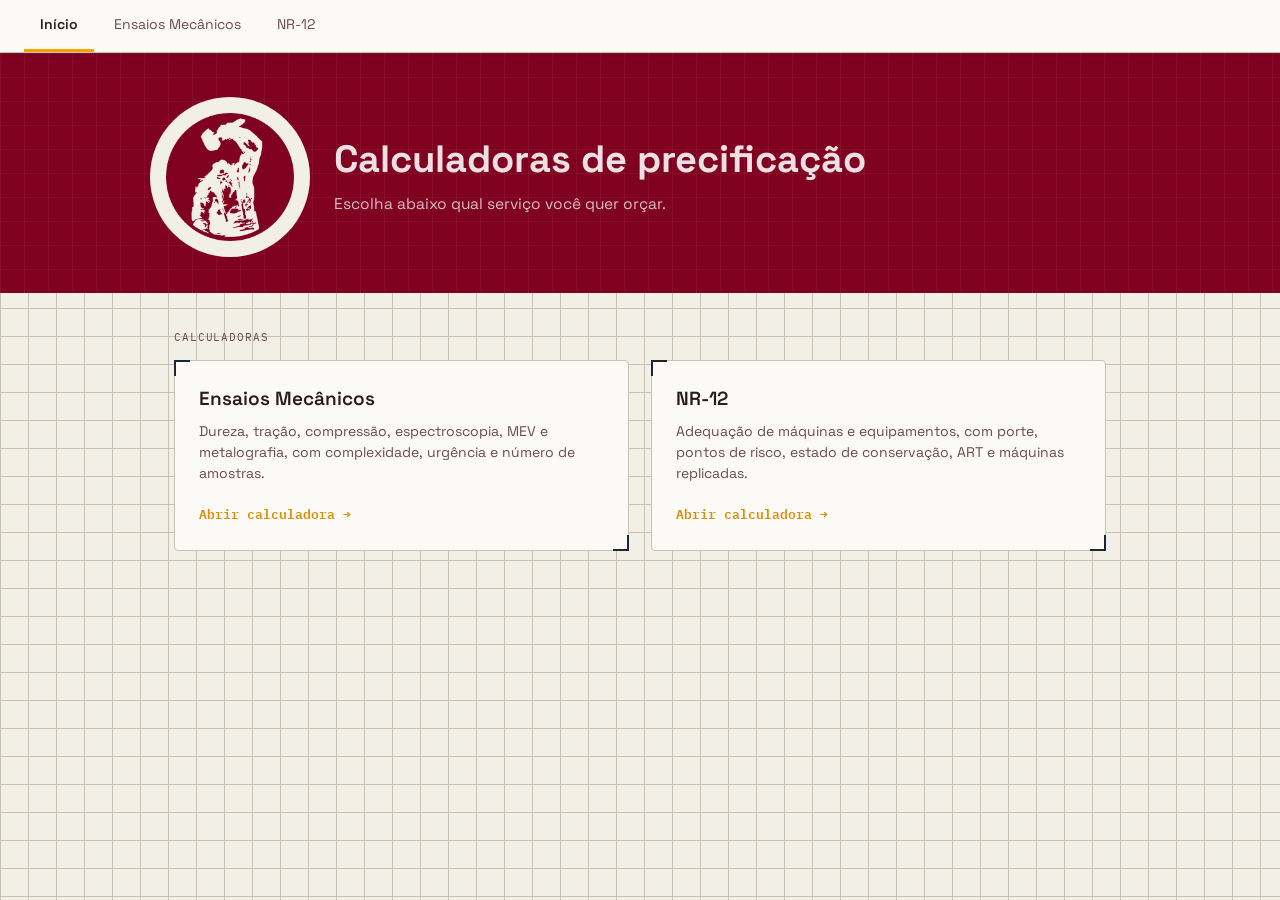
==== src/index.html @ 30daaede "Compilado das outras calculadoras" ====
<!doctype html>
<html lang="pt-BR">
  <head>
    <meta charset="UTF-8" />
    <meta
      name="viewport"
      content="width=device-width, initial-scale=1, viewport-fit=cover"
    />
    <title>Calculadoras de Precificação</title>
    <link rel="preconnect" href="https://fonts.googleapis.com" />
    <link rel="preconnect" href="https://fonts.gstatic.com" crossorigin />
    <link
      href="https://fonts.googleapis.com/css2?family=Space+Grotesk:wght@400;500;600;700&family=IBM+Plex+Mono:wght@400;500;600&display=swap"
      rel="stylesheet"
    />
    <style>
      :root {
        --paper: #f2efe6;
        --paper-2: #e9e4d6;
        --ink: #2a1a1e;
        --ink-soft: #6b4a50;
        --navy: #800020;
        --navy-2: #802300;
        --navy-3: #4d0f1f;
        --steel: #8c3b4e;
        --amber: #d98e04;
        --amber-2: #f0a202;
        --green: #4e7a5a;
        --red: #a8442f;
        --line: #c9c2ae;
        --line-strong: #1b2733;
        --card: #fbfaf6;
        --shadow: rgba(27, 39, 51, 0.12);
        padding-top: env(safe-area-inset-top, 0px);
        padding-bottom: env(safe-area-inset-bottom, 0px);
      }
      @media (prefers-color-scheme: dark) {
        :root:not([data-theme="light"]) {
          --paper: #1a1216;
          --paper-2: #221519;
          --ink: #ede0e3;
          --ink-soft: #b99ca3;
          --navy: #2e0c16;
          --navy-2: #4a1424;
          --steel: #8c3b4e;
          --amber: #f0a202;
          --amber-2: #ffc24b;
          --green: #7fb08c;
          --red: #e28066;
          --line: #40252c;
          --line-strong: #ede0e3;
          --card: #221519;
          --shadow: rgba(0, 0, 0, 0.4);
        }
      }
      :root[data-theme="dark"] {
        --paper: #1a1216;
        --paper-2: #221519;
        --ink: #ede0e3;
        --ink-soft: #b99ca3;
        --navy: #2e0c16;
        --navy-2: #4a1424;
        --steel: #8c3b4e;
        --amber: #f0a202;
        --amber-2: #ffc24b;
        --green: #7fb08c;
        --red: #e28066;
        --line: #40252c;
        --line-strong: #ede0e3;
        --card: #221519;
        --shadow: rgba(0, 0, 0, 0.4);
      }

      * {
        box-sizing: border-box;
      }
      html {
        scroll-padding-top: env(safe-area-inset-top, 0px);
      }
      body {
        margin: 0;
        background: var(--paper);
        color: var(--ink);
        font-family:
          "Space Grotesk",
          -apple-system,
          BlinkMacSystemFont,
          sans-serif;
        line-height: 1.5;
        background-image:
          linear-gradient(var(--line) 1px, transparent 1px),
          linear-gradient(90deg, var(--line) 1px, transparent 1px);
        background-size: 28px 28px;
        background-attachment: local;
      }

      header.hero {
        background: var(--navy);
        color: #ede0e3;
        padding: 44px 24px 36px;
        position: relative;
        overflow: hidden;
      }
      header.hero::before {
        content: "";
        position: absolute;
        inset: 0;
        background-image:
          linear-gradient(rgba(237, 224, 227, 0.06) 1px, transparent 1px),
          linear-gradient(90deg, rgba(237, 224, 227, 0.06) 1px, transparent 1px);
        background-size: 24px 24px;
        pointer-events: none;
      }
      .hero-inner {
        max-width: 980px;
        margin: 0 auto;
        position: relative;
        display: flex;
        align-items: center;
        gap: 24px;
      }
      .hero-inner img {
        width: 10rem;
        height: 10rem;
        background-color: var(--paper);
        border-radius: 50%;
        flex-shrink: 0;
      }
      h1.hero-title {
        font-size: clamp(26px, 4.5vw, 38px);
        font-weight: 700;
        margin: 0 0 12px;
        line-height: 1.15;
      }
      .hero-sub {
        font-size: 15.5px;
        color: #d6c0c5;
        max-width: 560px;
        margin: 0;
      }
      @media (max-width: 640px) {
        .hero-inner {
          flex-direction: column;
          align-items: flex-start;
        }
        .hero-inner img {
          width: 7rem;
          height: 7rem;
        }
      }

      main {
        max-width: 980px;
        margin: 0 auto;
        padding: 36px 24px 80px;
      }
      .section-label {
        font-family: "IBM Plex Mono", monospace;
        font-size: 11px;
        letter-spacing: 0.08em;
        color: var(--ink-soft);
        margin-bottom: 14px;
      }

      .cards {
        display: grid;
        grid-template-columns: 1fr 1fr;
        gap: 22px;
      }
      @media (max-width: 720px) {
        .cards {
          grid-template-columns: 1fr;
        }
      }

      a.card {
        display: block;
        position: relative;
        background: var(--card);
        border: 1px solid var(--line);
        border-radius: 4px;
        padding: 24px;
        color: var(--ink);
        text-decoration: none;
        transition:
          transform 0.12s ease,
          box-shadow 0.12s ease,
          border-color 0.12s ease;
      }
      a.card::before {
        content: "";
        position: absolute;
        top: -1px;
        left: -1px;
        width: 14px;
        height: 14px;
        border-top: 2px solid var(--line-strong);
        border-left: 2px solid var(--line-strong);
      }
      a.card::after {
        content: "";
        position: absolute;
        bottom: -1px;
        right: -1px;
        width: 14px;
        height: 14px;
        border-bottom: 2px solid var(--line-strong);
        border-right: 2px solid var(--line-strong);
      }
      a.card:hover {
        transform: translateY(-2px);
        box-shadow: 0 6px 16px var(--shadow);
        border-color: var(--steel);
      }
      a.card:focus-visible {
        outline: 2px solid var(--navy-2);
        outline-offset: 2px;
      }
      .card-tag {
        font-family: "IBM Plex Mono", monospace;
        font-size: 11px;
        letter-spacing: 0.08em;
        color: var(--ink-soft);
        margin-bottom: 4px;
      }
      .card h2 {
        font-size: 19px;
        font-weight: 600;
        margin: 0 0 8px;
      }
      .card p {
        font-size: 14px;
        color: var(--ink-soft);
        margin: 0 0 18px;
      }
      .card .go {
        font-family: "IBM Plex Mono", monospace;
        font-size: 13px;
        font-weight: 600;
        color: var(--amber);
      }
      a.card:hover .go {
        color: var(--amber-2);
      }

      footer {
        max-width: 980px;
        margin: 0 auto;
        padding: 0 24px 48px;
        color: var(--ink-soft);
        font-size: 12.5px;
      }
    </style>
  </head>
  <body>
    <script src="nav.js"></script>

    <header class="hero">
      <div class="hero-inner">
        <img src="../data/2.png" alt="Logo Vulcano" />
        <div>
          <h1 class="hero-title">Calculadoras de precificação</h1>
          <p class="hero-sub">Escolha abaixo qual serviço você quer orçar.</p>
        </div>
      </div>
    </header>

    <main>
      <div class="section-label">CALCULADORAS</div>
      <div class="cards">
        <a class="card" href="EnsaiosMecanicos.html">
          <h2>Ensaios Mecânicos</h2>
          <p>
            Dureza, tração, compressão, espectroscopia, MEV e metalografia, com
            complexidade, urgência e número de amostras.
          </p>
          <span class="go">Abrir calculadora →</span>
        </a>

        <a class="card" href="NR12.html">
          <h2>NR-12</h2>
          <p>
            Adequação de máquinas e equipamentos, com porte, pontos de risco,
            estado de conservação, ART e máquinas replicadas.
          </p>
          <span class="go">Abrir calculadora →</span>
        </a>
      </div>
    </main>
  </body>
</html>
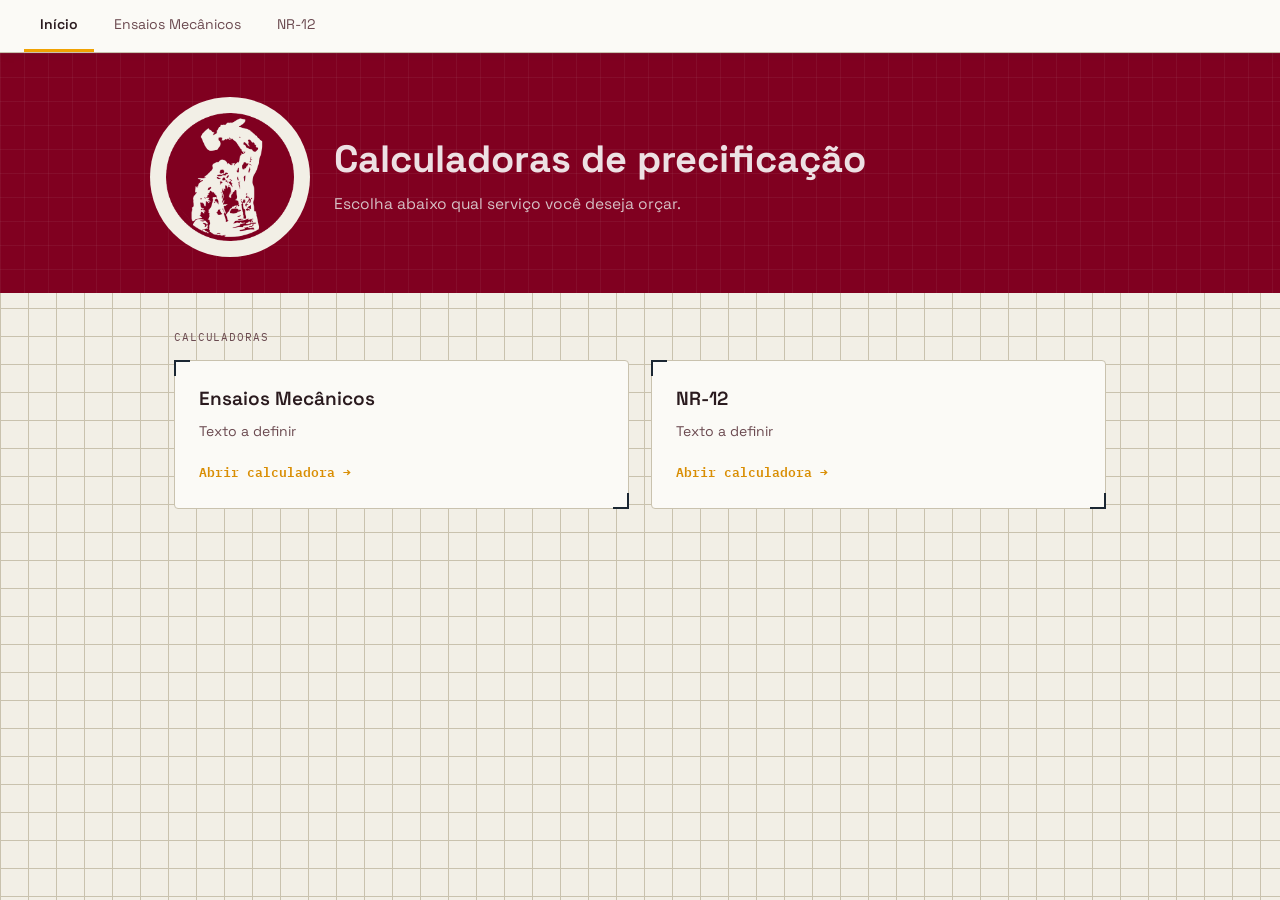
==== commit ee1792a4: "Update index.html" ====
--- a/src/index.html
+++ b/src/index.html
@@ -260,7 +260,7 @@
         <img src="../data/2.png" alt="Logo Vulcano" />
         <div>
           <h1 class="hero-title">Calculadoras de precificação</h1>
-          <p class="hero-sub">Escolha abaixo qual serviço você quer orçar.</p>
+          <p class="hero-sub">Escolha abaixo qual serviço você deseja orçar.</p>
         </div>
       </div>
     </header>
@@ -270,19 +270,13 @@
       <div class="cards">
         <a class="card" href="EnsaiosMecanicos.html">
           <h2>Ensaios Mecânicos</h2>
-          <p>
-            Dureza, tração, compressão, espectroscopia, MEV e metalografia, com
-            complexidade, urgência e número de amostras.
-          </p>
+          <p>Texto a definir</p>
           <span class="go">Abrir calculadora →</span>
         </a>
 
         <a class="card" href="NR12.html">
           <h2>NR-12</h2>
-          <p>
-            Adequação de máquinas e equipamentos, com porte, pontos de risco,
-            estado de conservação, ART e máquinas replicadas.
-          </p>
+          <p>Texto a definir</p>
           <span class="go">Abrir calculadora →</span>
         </a>
       </div>
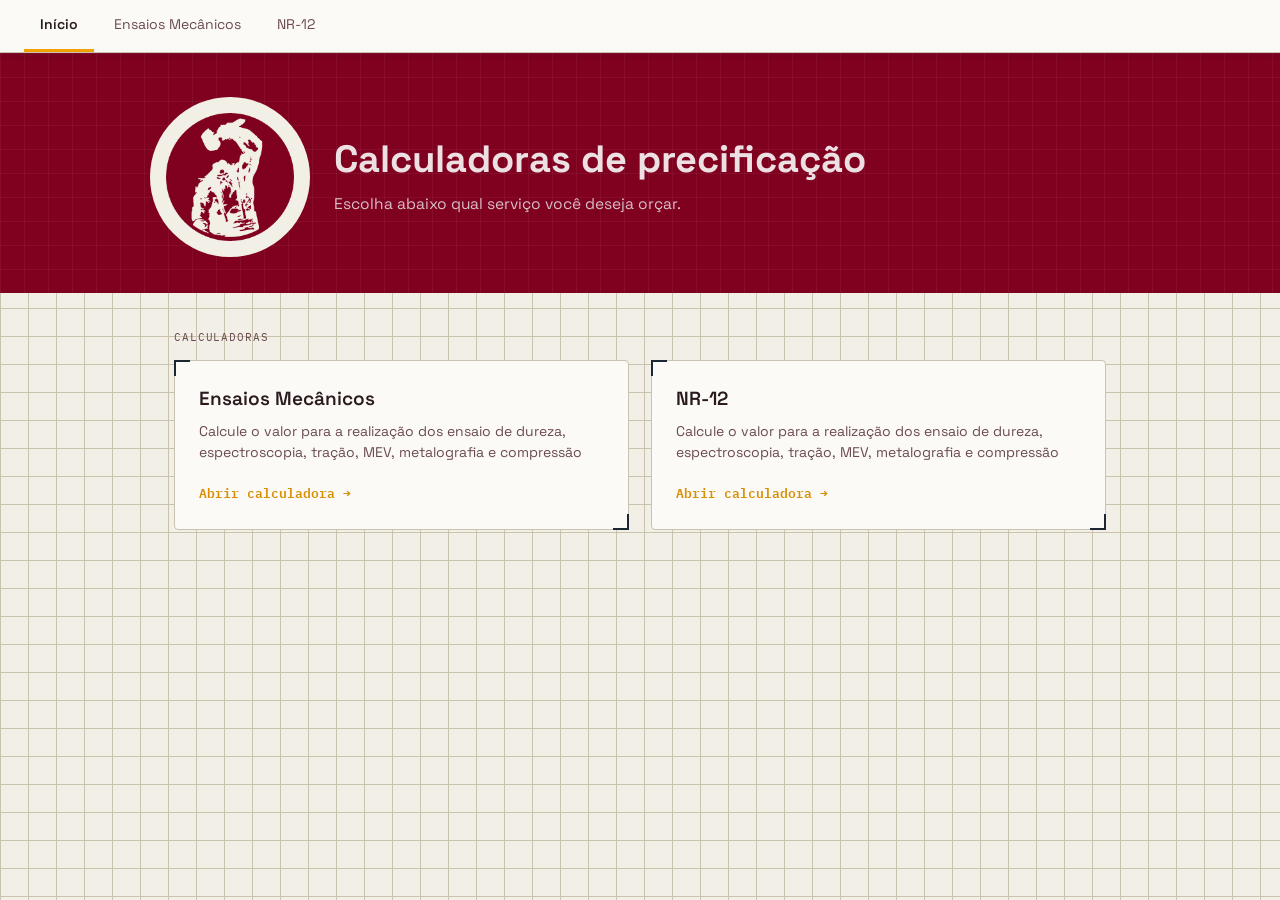
==== commit d678337c: "Update index.html" ====
--- a/src/index.html
+++ b/src/index.html
@@ -270,13 +270,19 @@
       <div class="cards">
         <a class="card" href="EnsaiosMecanicos.html">
           <h2>Ensaios Mecânicos</h2>
-          <p>Texto a definir</p>
+          <p>
+            Calcule o valor para a realização dos ensaio de dureza,
+            espectroscopia, tração, MEV, metalografia e compressão
+          </p>
           <span class="go">Abrir calculadora →</span>
         </a>
 
         <a class="card" href="NR12.html">
           <h2>NR-12</h2>
-          <p>Texto a definir</p>
+          <p>
+            Calcule o valor para a realização dos ensaio de dureza,
+            espectroscopia, tração, MEV, metalografia e compressão
+          </p>
           <span class="go">Abrir calculadora →</span>
         </a>
       </div>
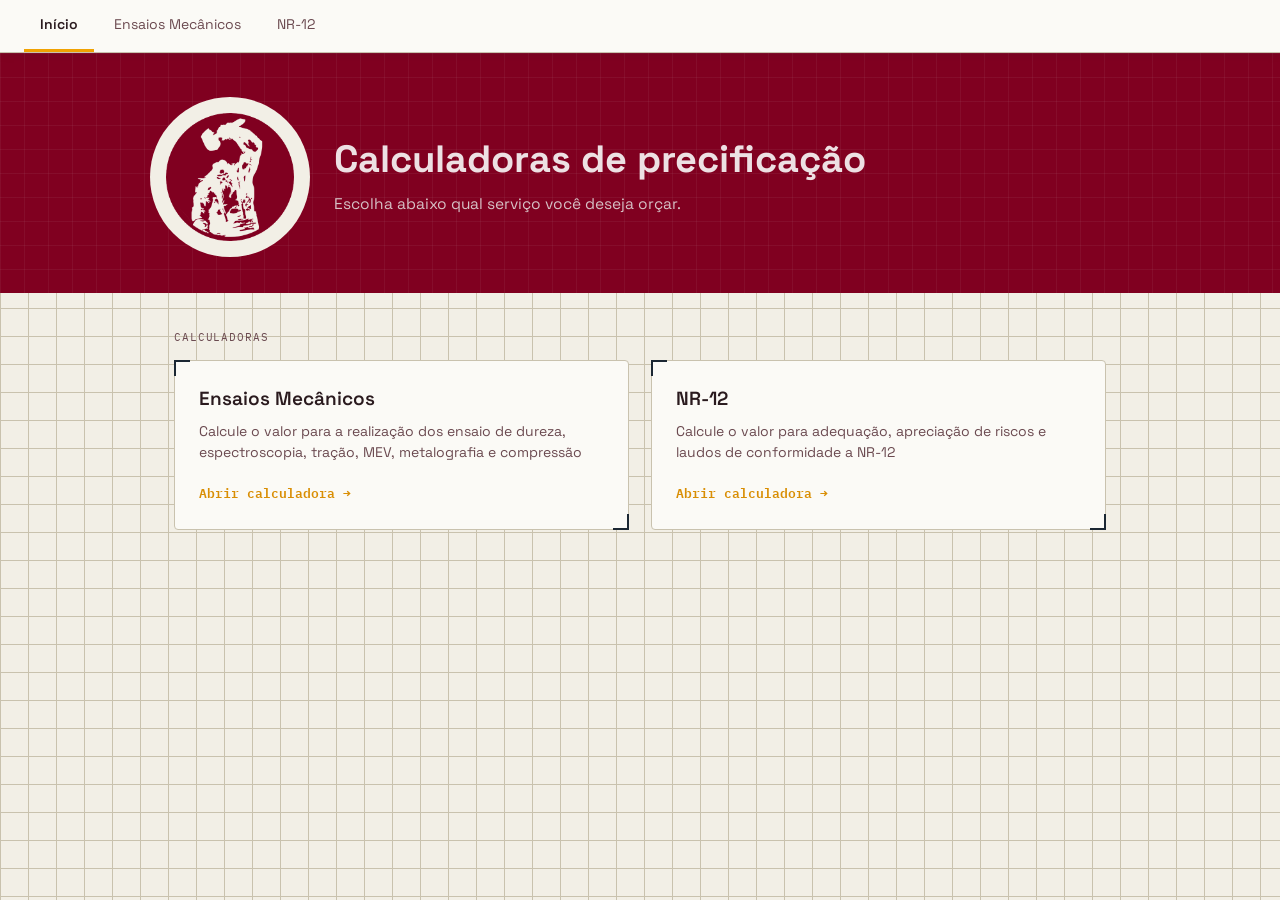
==== commit 77bbde6a: "Update index.html" ====
--- a/src/index.html
+++ b/src/index.html
@@ -280,8 +280,8 @@
         <a class="card" href="NR12.html">
           <h2>NR-12</h2>
           <p>
-            Calcule o valor para a realização dos ensaio de dureza,
-            espectroscopia, tração, MEV, metalografia e compressão
+            Calcule o valor para adequação, apreciação de riscos e laudos de
+            conformidade a NR-12
           </p>
           <span class="go">Abrir calculadora →</span>
         </a>
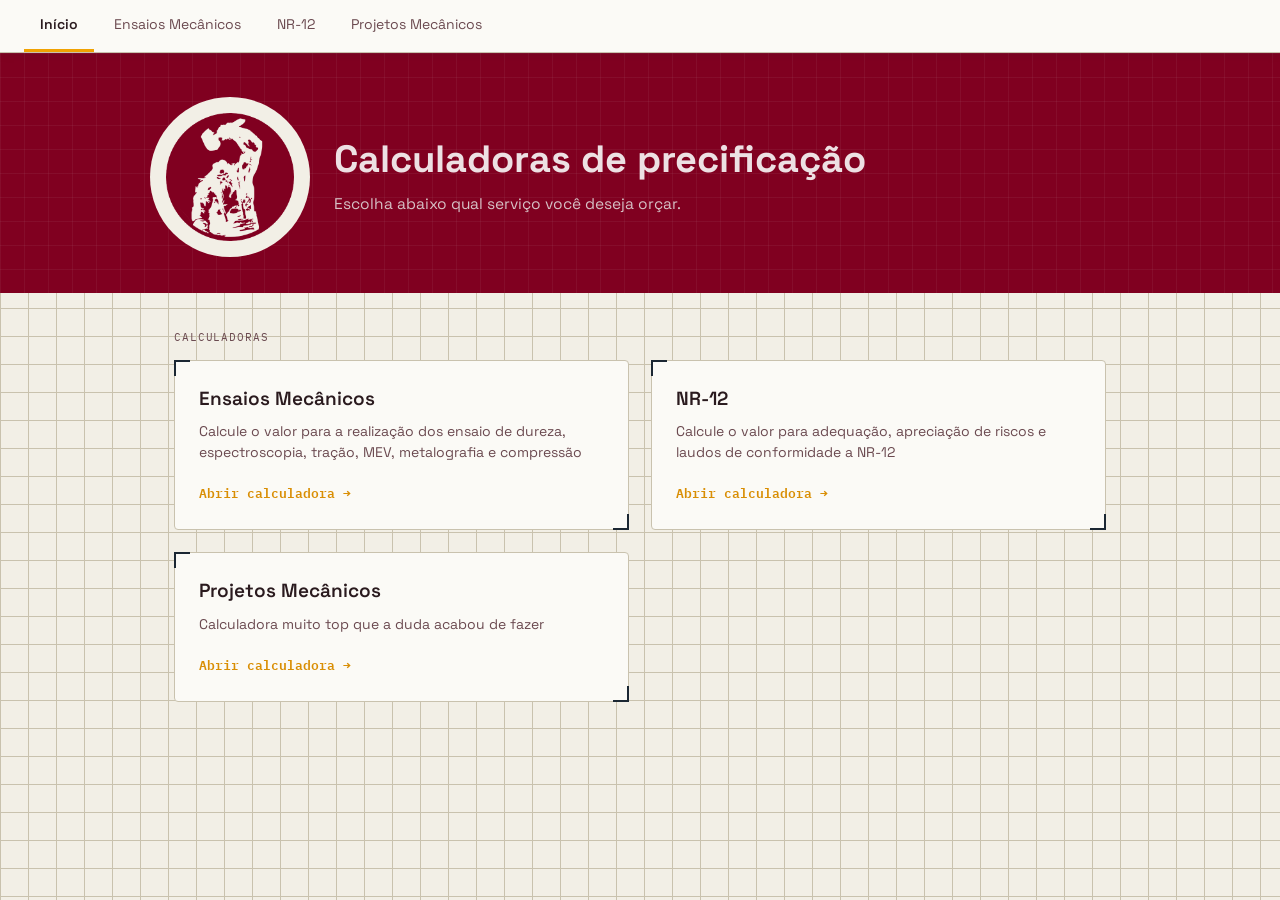
==== commit a66eecd7: "Mais uma calculadora adicionada" ====
--- a/src/index.html
+++ b/src/index.html
@@ -285,6 +285,11 @@
           </p>
           <span class="go">Abrir calculadora →</span>
         </a>
+        <a class="card" href="ProjetosMecanicos.html">
+          <h2>Projetos Mecânicos</h2>
+          <p>Calculadora muito top que a duda acabou de fazer</p>
+          <span class="go">Abrir calculadora →</span>
+        </a>
       </div>
     </main>
   </body>
